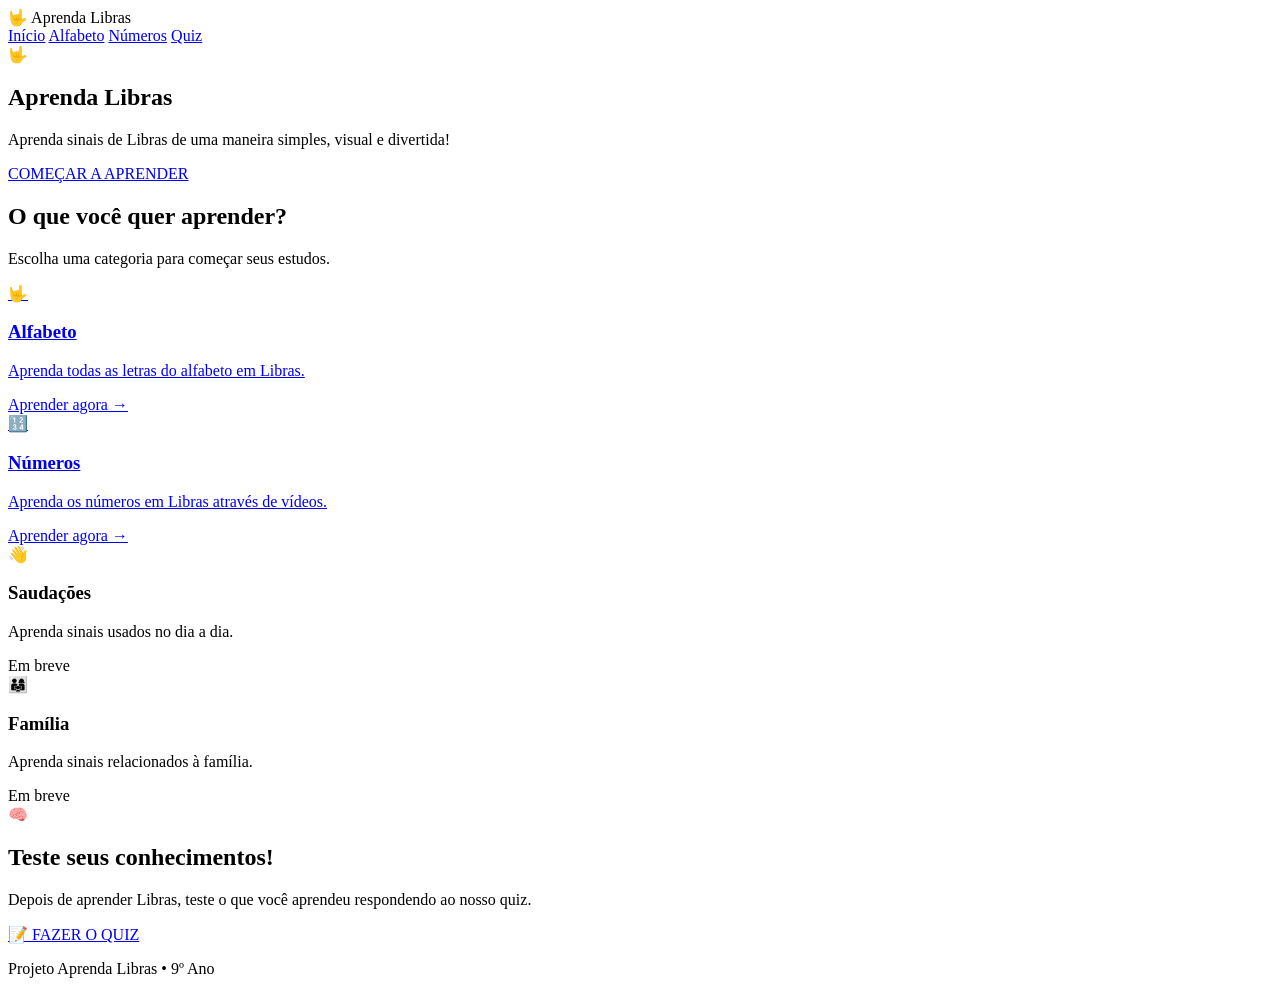
==== index.html @ 1965cbaf "Add files via upload" ====
<!DOCTYPE html>
<html lang="pt-BR">

<head>
    <meta charset="UTF-8">
    <meta name="viewport" content="width=device-width, initial-scale=1.0">

    <title>Aprenda Libras</title>

    <link rel="stylesheet" href="css/style.css">
</head>

<body>

    <!-- CABEÇALHO -->
    <header>

        <div class="logo">
            🤟 Aprenda Libras
        </div>

        <nav>
            <a href="index.html">Início</a>
            <a href="alfabeto.html">Alfabeto</a>
            <a href="numeros.html">Números</a>
            <a href="#quiz">Quiz</a>
        </nav>

    </header>


    <!-- INÍCIO -->
    <section class="inicio">

        <div class="inicio-conteudo">

            <span class="emoji-grande">🤟</span>

            <h1>Aprenda Libras</h1>

            <p>
                Aprenda sinais de Libras de uma maneira
                simples, visual e divertida!
            </p>

            <a href="alfabeto.html" class="botao">
                COMEÇAR A APRENDER
            </a>

        </div>

    </section>


    <!-- CATEGORIAS -->
    <section class="categorias">

        <h2>O que você quer aprender?</h2>

        <p class="subtitulo">
            Escolha uma categoria para começar seus estudos.
        </p>


        <div class="cards">

            <!-- ALFABETO -->
            <a href="alfabeto.html" class="card">

                <div class="icone">
                    🤟
                </div>

                <h3>Alfabeto</h3>

                <p>
                    Aprenda todas as letras do alfabeto
                    em Libras.
                </p>

                <span>
                    Aprender agora →
                </span>

            </a>


            <!-- NÚMEROS -->
            <a href="numeros.html" class="card">

                <div class="icone">
                    🔢
                </div>

                <h3>Números</h3>

                <p>
                    Aprenda os números em Libras
                    através de vídeos.
                </p>

                <span>
                    Aprender agora →
                </span>

            </a>


            <!-- SAUDAÇÕES -->
            <div class="card card-bloqueado">

                <div class="icone">
                    👋
                </div>

                <h3>Saudações</h3>

                <p>
                    Aprenda sinais usados no dia a dia.
                </p>

                <span>
                    Em breve
                </span>

            </div>


            <!-- FAMÍLIA -->
            <div class="card card-bloqueado">

                <div class="icone">
                    👨‍👩‍👧
                </div>

                <h3>Família</h3>

                <p>
                    Aprenda sinais relacionados à família.
                </p>

                <span>
                    Em breve
                </span>

            </div>

        </div>


        <!-- QUIZ -->
        <div class="quiz-area" id="quiz">

            <div class="quiz-icone">
                🧠
            </div>

            <h2>Teste seus conhecimentos!</h2>

            <p>
                Depois de aprender Libras, teste o que você
                aprendeu respondendo ao nosso quiz.
            </p>

            <!-- TROQUE O LINK ABAIXO PELO LINK DO SEU QUIZ -->
            <a
                href="https://SEU-LINK-DO-QUIZ-AQUI.com"
                target="_blank"
                class="botao-quiz"
            >
                📝 FAZER O QUIZ
            </a>

        </div>

    </section>


    <!-- RODAPÉ -->
    <footer>

        <p>
            Projeto Aprenda Libras • 9º Ano
        </p>

    </footer>

</body>

</html>
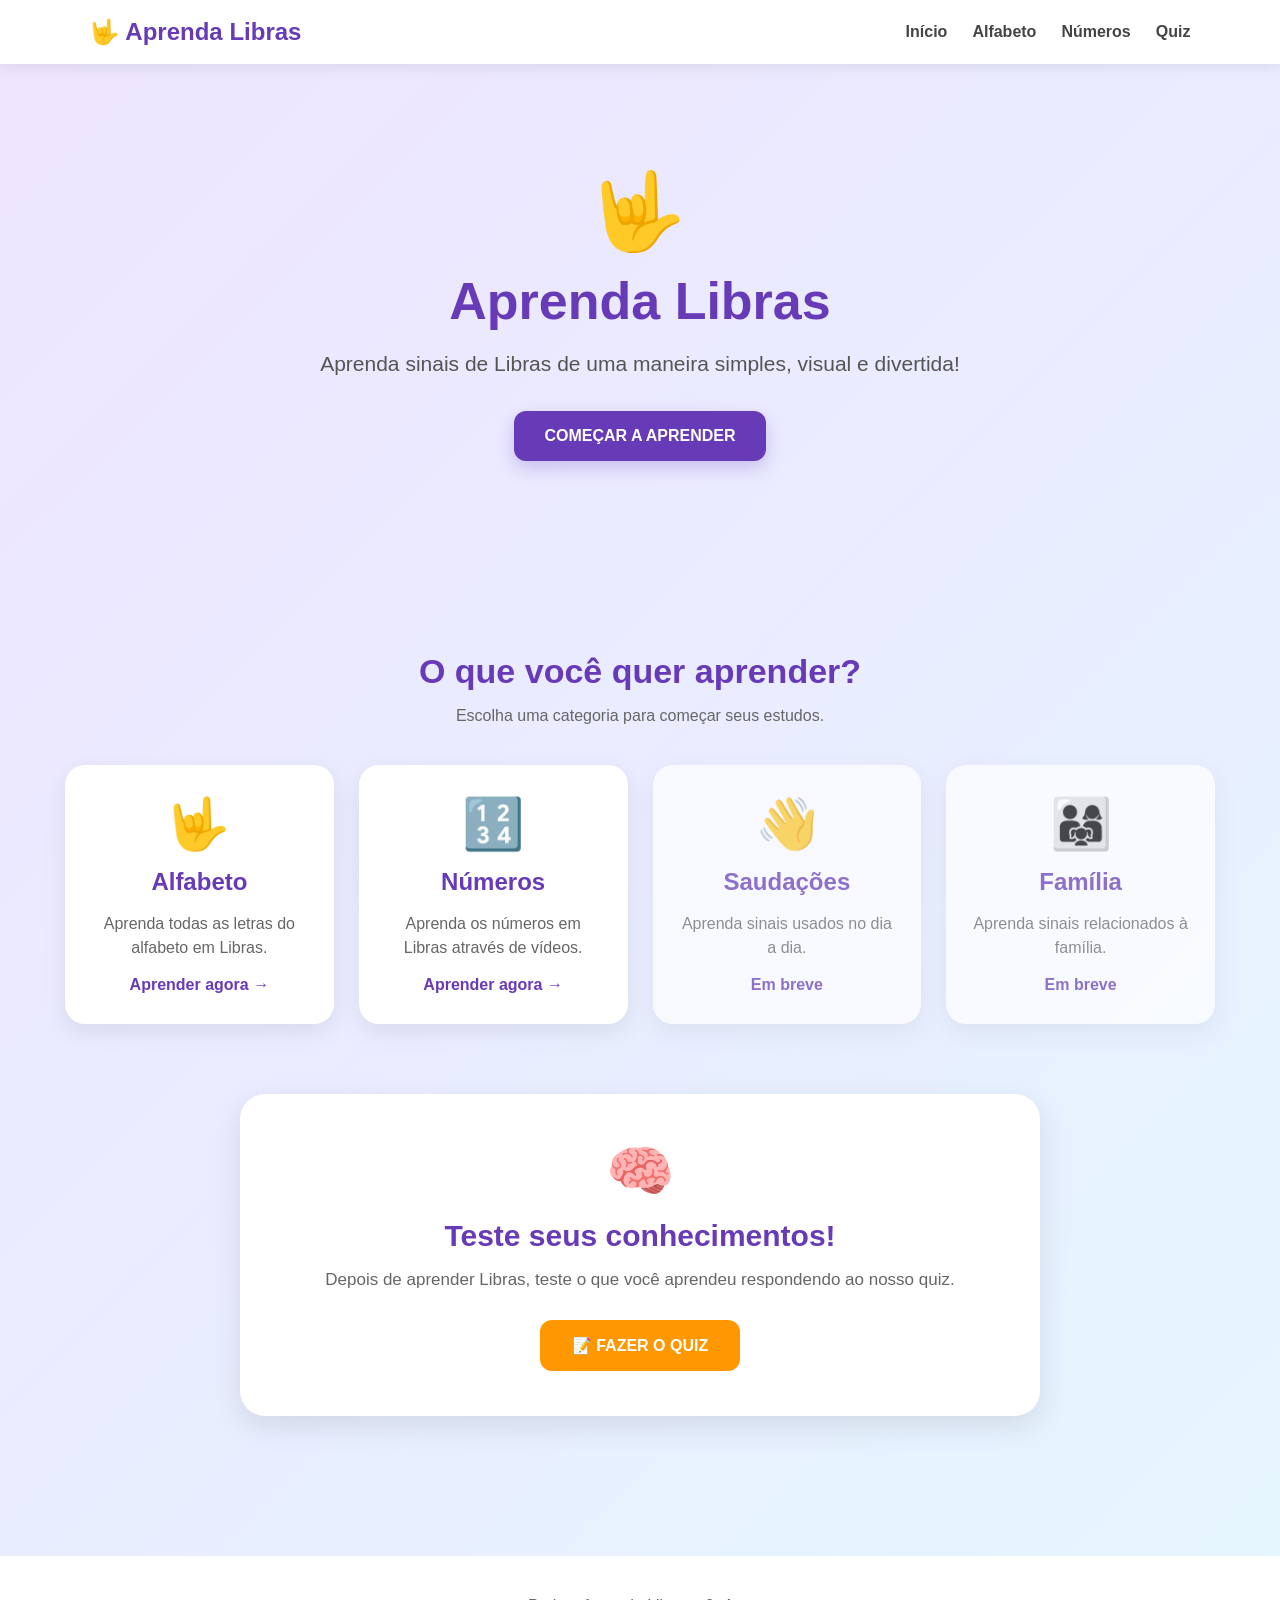
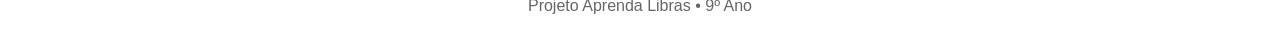
==== commit 43304862: "Fix HTML formatting and structure" ====
--- a/index.html
+++ b/index.html
@@ -7,7 +7,7 @@
 
     <title>Aprenda Libras</title>
 
-    <link rel="stylesheet" href="css/style.css">
+    <link rel="stylesheet" href="style.css">
 </head>
 
 <body>
@@ -187,4 +187,4 @@
 
 </body>
 
-</html>+</html>
--- a/style.css
+++ b/style.css
@@ -0,0 +1,567 @@
+/* =========================================
+   CONFIGURAÇÕES
+========================================= */
+
+* {
+    box-sizing: border-box;
+}
+
+html {
+    scroll-behavior: smooth;
+}
+
+body {
+    margin: 0;
+    padding: 0;
+    font-family: Arial, Helvetica, sans-serif;
+    background: linear-gradient(135deg, #eee4ff, #e5f6ff);
+    color: #333;
+    min-height: 100vh;
+}
+
+
+/* =========================================
+   CABEÇALHO
+========================================= */
+
+header {
+    width: 100%;
+    padding: 18px 7%;
+    background: white;
+    display: flex;
+    justify-content: space-between;
+    align-items: center;
+    box-shadow: 0 3px 15px rgba(0, 0, 0, 0.08);
+    position: sticky;
+    top: 0;
+    z-index: 100;
+}
+
+.logo {
+    font-size: 24px;
+    font-weight: bold;
+    color: #673ab7;
+}
+
+nav {
+    display: flex;
+    gap: 25px;
+}
+
+nav a {
+    text-decoration: none;
+    color: #444;
+    font-weight: bold;
+}
+
+nav a:hover {
+    color: #673ab7;
+}
+
+
+/* =========================================
+   PÁGINA INICIAL
+========================================= */
+
+.inicio {
+    min-height: 500px;
+    display: flex;
+    justify-content: center;
+    align-items: center;
+    text-align: center;
+    padding: 60px 20px;
+}
+
+.inicio-conteudo {
+    max-width: 800px;
+}
+
+.emoji-grande {
+    font-size: 75px;
+}
+
+.inicio h1 {
+    font-size: 52px;
+    margin: 15px 0;
+    color: #673ab7;
+}
+
+.inicio p {
+    font-size: 21px;
+    color: #555;
+    margin-bottom: 35px;
+}
+
+
+/* =========================================
+   BOTÃO PRINCIPAL
+========================================= */
+
+.botao {
+    display: inline-block;
+    text-decoration: none;
+    background: #673ab7;
+    color: white;
+    padding: 16px 30px;
+    border-radius: 12px;
+    font-weight: bold;
+    box-shadow: 0 7px 18px rgba(103, 58, 183, 0.25);
+}
+
+.botao:hover {
+    background: #512da8;
+}
+
+
+/* =========================================
+   CATEGORIAS
+========================================= */
+
+.categorias {
+    max-width: 1200px;
+    margin: auto;
+    padding: 60px 25px;
+}
+
+.categorias h2 {
+    text-align: center;
+    font-size: 34px;
+    color: #673ab7;
+    margin-bottom: 10px;
+}
+
+.subtitulo {
+    text-align: center;
+    color: #666;
+    margin-bottom: 40px;
+}
+
+.cards {
+    display: grid;
+    grid-template-columns: repeat(4, 1fr);
+    gap: 25px;
+}
+
+.card {
+    background: white;
+    padding: 30px 25px;
+    border-radius: 20px;
+    text-decoration: none;
+    color: #333;
+    text-align: center;
+    box-shadow: 0 8px 25px rgba(0, 0, 0, 0.08);
+}
+
+.card:hover {
+    transform: translateY(-5px);
+}
+
+.card-bloqueado {
+    opacity: 0.7;
+}
+
+.icone {
+    font-size: 50px;
+    margin-bottom: 15px;
+}
+
+.card h3 {
+    font-size: 24px;
+    color: #673ab7;
+    margin: 10px;
+}
+
+.card p {
+    color: #666;
+    line-height: 1.5;
+    min-height: 48px;
+}
+
+.card span {
+    color: #673ab7;
+    font-weight: bold;
+}
+
+
+/* =========================================
+   QUIZ
+========================================= */
+
+.quiz-area {
+    margin: 70px auto 20px;
+    max-width: 800px;
+    background: white;
+    border-radius: 25px;
+    padding: 45px 30px;
+    text-align: center;
+    box-shadow: 0 10px 30px rgba(0, 0, 0, 0.1);
+}
+
+.quiz-icone {
+    font-size: 55px;
+}
+
+.quiz-area h2 {
+    color: #673ab7;
+    font-size: 30px;
+    margin: 15px 0;
+}
+
+.quiz-area p {
+    color: #666;
+    font-size: 17px;
+    margin-bottom: 30px;
+}
+
+.botao-quiz {
+    display: inline-block;
+    text-decoration: none;
+    background: #ff9800;
+    color: white;
+    padding: 16px 32px;
+    border-radius: 12px;
+    font-weight: bold;
+}
+
+.botao-quiz:hover {
+    background: #f57c00;
+}
+
+
+/* =========================================
+   ALFABETO E NÚMEROS
+========================================= */
+
+.alfabeto,
+.numeros {
+    max-width: 1100px;
+    margin: auto;
+    padding: 60px 25px;
+    text-align: center;
+}
+
+.alfabeto h1,
+.numeros h1 {
+    color: #673ab7;
+    font-size: 42px;
+    margin-bottom: 10px;
+}
+
+.alfabeto-intro,
+.numeros-intro {
+    color: #666;
+    font-size: 18px;
+    margin-bottom: 30px;
+}
+
+
+/* =========================================
+   BOTÃO GUIA
+========================================= */
+
+.botao-guia {
+    border: none;
+    background: #673ab7;
+    color: white;
+    padding: 14px 24px;
+    border-radius: 12px;
+    font-size: 16px;
+    font-weight: bold;
+    cursor: pointer;
+    margin-bottom: 35px;
+}
+
+.botao-guia:hover {
+    background: #512da8;
+}
+
+
+/* =========================================
+   LETRAS
+========================================= */
+
+.letras {
+    display: grid;
+    grid-template-columns: repeat(7, 1fr);
+    gap: 15px;
+    max-width: 850px;
+    margin: auto;
+}
+
+.letra {
+    border: none;
+    background: white;
+    color: #673ab7;
+    font-size: 28px;
+    font-weight: bold;
+    padding: 20px 10px;
+    border-radius: 15px;
+    cursor: pointer;
+    box-shadow: 0 5px 15px rgba(0, 0, 0, 0.08);
+}
+
+.letra:hover {
+    background: #673ab7;
+    color: white;
+}
+
+
+/* =========================================
+   NÚMEROS
+========================================= */
+
+.grade-numeros {
+    display: grid;
+    grid-template-columns: repeat(5, 1fr);
+    gap: 20px;
+    max-width: 800px;
+    margin: 0 auto 40px;
+}
+
+.numero-card {
+    border: none;
+    background: white;
+    color: #673ab7;
+    font-size: 32px;
+    font-weight: bold;
+    padding: 30px;
+    border-radius: 18px;
+    cursor: pointer;
+    box-shadow: 0 6px 18px rgba(0, 0, 0, 0.08);
+}
+
+.numero-card:hover {
+    background: #673ab7;
+    color: white;
+}
+
+
+/* =========================================
+   VÍDEOS
+========================================= */
+
+.video-container,
+.video-numero {
+    max-width: 750px;
+    margin: 45px auto;
+    background: white;
+    padding: 25px;
+    border-radius: 20px;
+    box-shadow: 0 10px 30px rgba(0, 0, 0, 0.1);
+}
+
+.video-container h2,
+.video-numero h2 {
+    color: #673ab7;
+    margin-top: 0;
+}
+
+.video-container video,
+.video-numero video {
+    width: 100%;
+    max-height: 500px;
+    border-radius: 12px;
+    background: #111;
+}
+
+
+/* =========================================
+   JANELA DO GUIA
+========================================= */
+
+.guia {
+    position: fixed;
+    left: 0;
+    top: 0;
+    width: 100%;
+    height: 100%;
+    background: rgba(0, 0, 0, 0.65);
+    display: none;
+    justify-content: center;
+    align-items: center;
+    padding: 20px;
+    z-index: 1000;
+}
+
+.guia-conteudo {
+    position: relative;
+    background: white;
+    padding: 30px;
+    border-radius: 20px;
+    max-width: 900px;
+    max-height: 90vh;
+    overflow: auto;
+    text-align: center;
+}
+
+.guia-conteudo h2 {
+    color: #673ab7;
+}
+
+.guia-conteudo img {
+    max-width: 100%;
+    max-height: 70vh;
+    border-radius: 12px;
+}
+
+
+/* =========================================
+   BOTÃO FECHAR
+========================================= */
+
+.fechar-guia,
+.fechar-explicacao {
+    position: absolute;
+    right: 15px;
+    top: 10px;
+    border: none;
+    background: transparent;
+    font-size: 35px;
+    cursor: pointer;
+    color: #555;
+}
+
+
+/* =========================================
+   EXPLICAÇÃO
+========================================= */
+
+.botao-explicacao {
+    border: none;
+    background: #673ab7;
+    color: white;
+    padding: 15px 25px;
+    border-radius: 12px;
+    font-weight: bold;
+    cursor: pointer;
+    font-size: 16px;
+}
+
+.botao-explicacao:hover {
+    background: #512da8;
+}
+
+.janela-explicacao {
+    position: fixed;
+    left: 0;
+    top: 0;
+    width: 100%;
+    height: 100%;
+    background: rgba(0, 0, 0, 0.65);
+    display: none;
+    justify-content: center;
+    align-items: center;
+    padding: 20px;
+    z-index: 1000;
+}
+
+.conteudo-explicacao {
+    position: relative;
+    background: white;
+    max-width: 700px;
+    padding: 40px;
+    border-radius: 20px;
+}
+
+.conteudo-explicacao h2 {
+    color: #673ab7;
+}
+
+.audio-explicacao {
+    background: #f4efff;
+    padding: 20px;
+    border-radius: 15px;
+    margin: 20px 0;
+}
+
+.audio-explicacao audio {
+    width: 100%;
+}
+
+.texto-explicacao {
+    color: #555;
+    line-height: 1.7;
+}
+
+
+/* =========================================
+   RODAPÉ
+========================================= */
+
+footer {
+    margin-top: 60px;
+    padding: 25px;
+    text-align: center;
+    background: white;
+    color: #666;
+}
+
+
+/* =========================================
+   CELULAR
+========================================= */
+
+@media (max-width: 800px) {
+
+    .cards {
+        grid-template-columns: repeat(2, 1fr);
+    }
+
+    .letras {
+        grid-template-columns: repeat(5, 1fr);
+    }
+
+    .grade-numeros {
+        grid-template-columns: repeat(3, 1fr);
+    }
+
+    .inicio h1 {
+        font-size: 40px;
+    }
+
+}
+
+@media (max-width: 500px) {
+
+    header {
+        flex-direction: column;
+        gap: 15px;
+        padding: 18px;
+    }
+
+    nav {
+        gap: 12px;
+        flex-wrap: wrap;
+        justify-content: center;
+    }
+
+    .cards {
+        grid-template-columns: 1fr;
+    }
+
+    .letras {
+        grid-template-columns: repeat(4, 1fr);
+    }
+
+    .grade-numeros {
+        grid-template-columns: repeat(2, 1fr);
+    }
+
+    .inicio h1 {
+        font-size: 34px;
+    }
+
+    .alfabeto h1,
+    .numeros h1 {
+        font-size: 32px;
+    }
+
+}
+    }
+
+
+    .numero-card {
+        padding: 25px 15px;
+    }
+
+}
